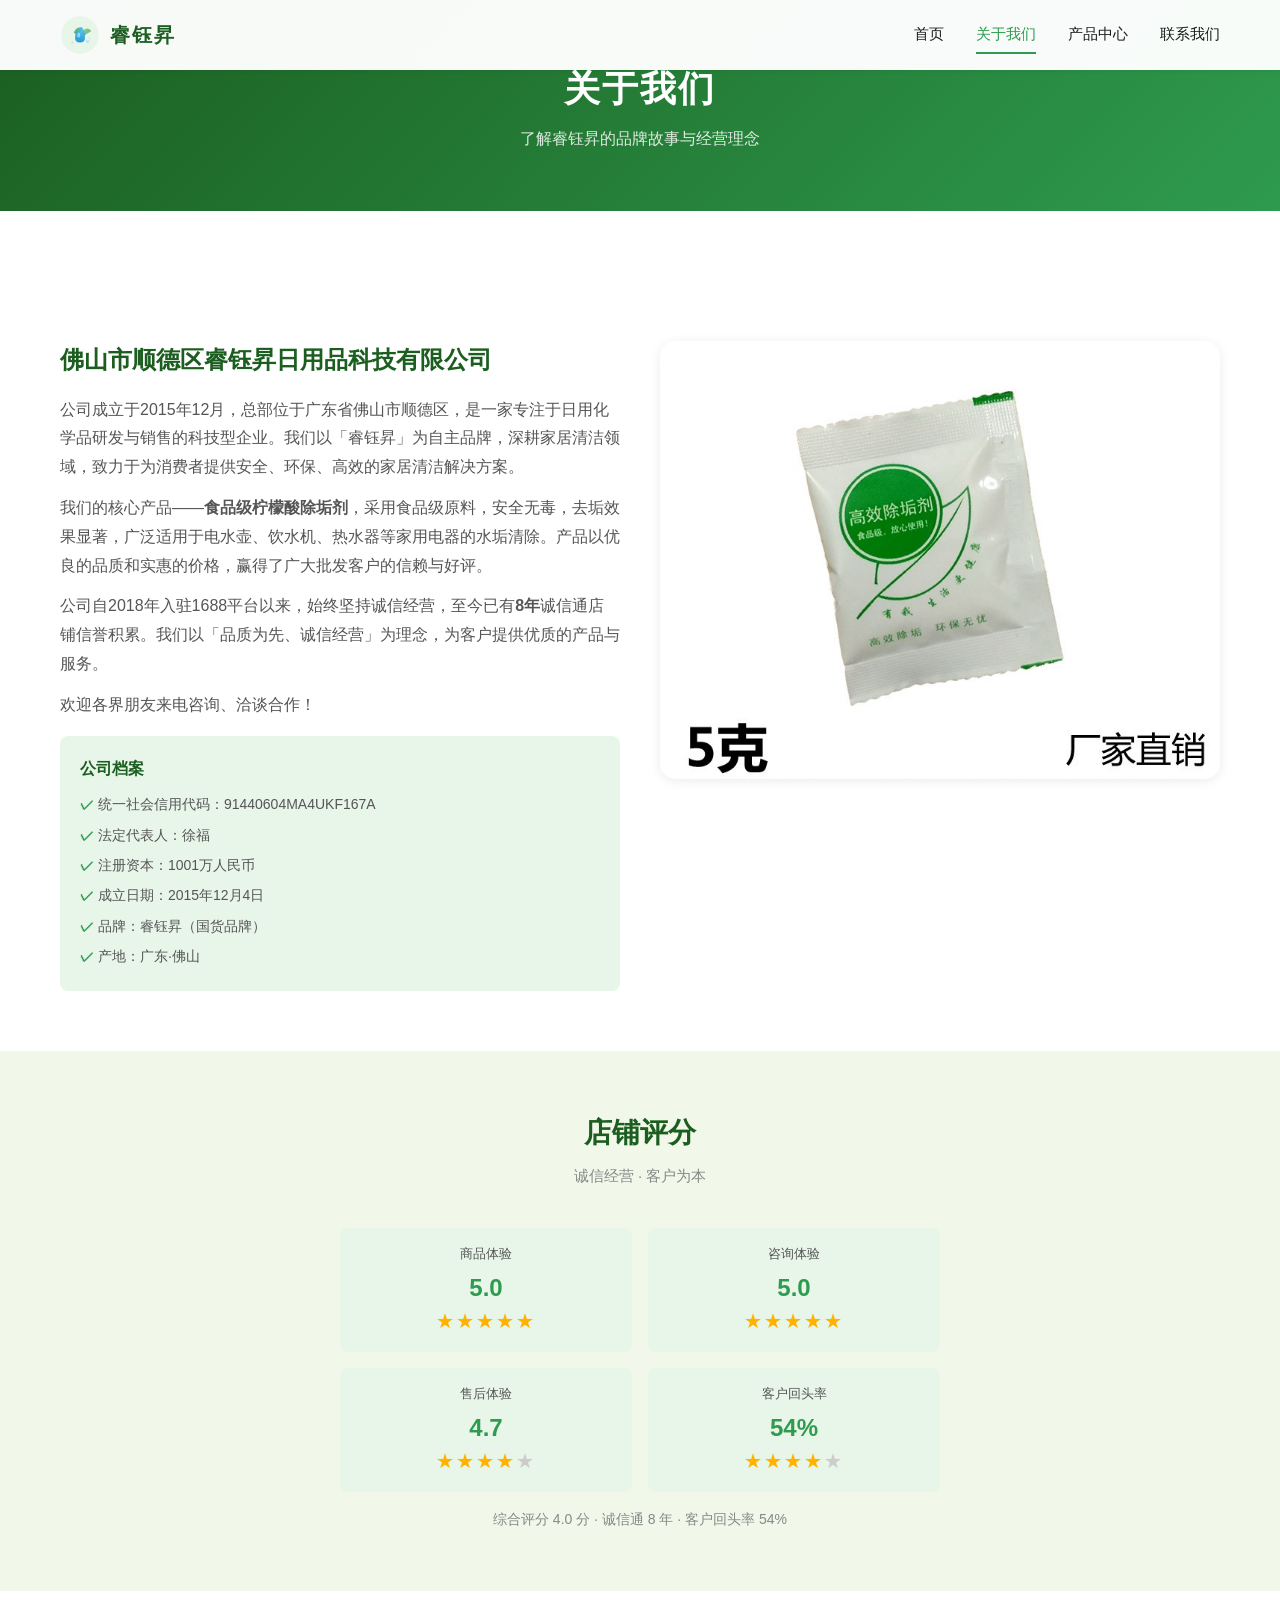
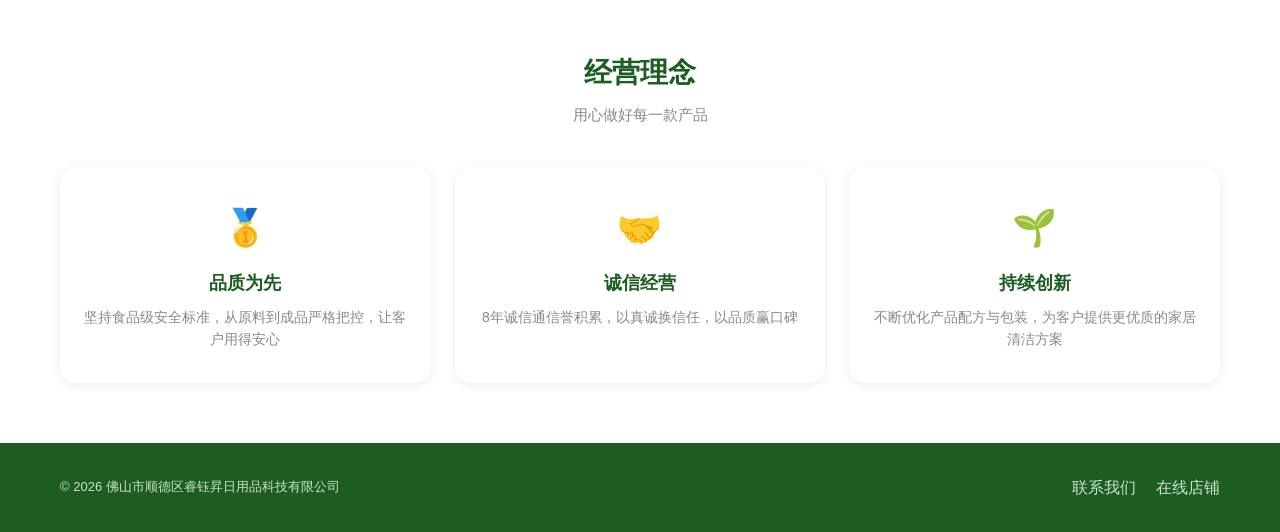
==== about.html @ abbb0d39 "重构目录结构：website/文件移至项目根目录，添加.gitignore" ====
<!DOCTYPE html>
<html lang="zh-CN">
<head>
  <meta charset="UTF-8">
  <meta name="viewport" content="width=device-width, initial-scale=1.0">
  <title>关于我们 - 睿钰昇 | 佛山市顺德区睿钰昇日用品科技有限公司</title>
  <meta name="description" content="睿钰昇日用品科技，专注食品级柠檬酸除垢剂研发销售，诚信通8年老店，商品体验评分5.0。">
  <link rel="icon" href="images/logo-icon.svg" type="image/svg+xml">
  <link rel="stylesheet" href="css/style.css">
</head>
<body>

  <!-- ===== 导航栏 ===== -->
  <header class="header">
    <div class="container">
      <a href="index.html" class="logo">
        <img src="images/logo-icon.svg" alt="睿钰昇">
        <span class="logo-text">睿钰昇</span>
      </a>
      <button class="nav-toggle" aria-label="菜单">
        <span></span><span></span><span></span>
      </button>
      <nav class="nav">
        <a href="index.html">首页</a>
        <a href="about.html">关于我们</a>
        <a href="products.html">产品中心</a>
        <a href="contact.html">联系我们</a>
      </nav>
    </div>
  </header>

  <!-- ===== 页面横幅 ===== -->
  <section class="page-banner">
    <div class="container">
      <h1>关于我们</h1>
      <p>了解睿钰昇的品牌故事与经营理念</p>
    </div>
  </section>

  <!-- ===== 公司介绍 ===== -->
  <main class="main">
    <section class="page-section">
      <div class="container">
        <div class="about-content">
          <div class="about-text">
            <h2>佛山市顺德区睿钰昇日用品科技有限公司</h2>
            <p>公司成立于2015年12月，总部位于广东省佛山市顺德区，是一家专注于日用化学品研发与销售的科技型企业。我们以「睿钰昇」为自主品牌，深耕家居清洁领域，致力于为消费者提供安全、环保、高效的家居清洁解决方案。</p>
            <p>我们的核心产品——<strong>食品级柠檬酸除垢剂</strong>，采用食品级原料，安全无毒，去垢效果显著，广泛适用于电水壶、饮水机、热水器等家用电器的水垢清除。产品以优良的品质和实惠的价格，赢得了广大批发客户的信赖与好评。</p>
            <p>公司自2018年入驻1688平台以来，始终坚持诚信经营，至今已有<strong>8年</strong>诚信通店铺信誉积累。我们以「品质为先、诚信经营」为理念，为客户提供优质的产品与服务。</p>
            <p>欢迎各界朋友来电咨询、洽谈合作！</p>

            <div class="highlight">
              <h4>公司档案</h4>
              <ul>
                <li>统一社会信用代码：91440604MA4UKF167A</li>
                <li>法定代表人：徐福</li>
                <li>注册资本：1001万人民币</li>
                <li>成立日期：2015年12月4日</li>
                <li>品牌：睿钰昇（国货品牌）</li>
                <li>产地：广东·佛山</li>
              </ul>
            </div>
          </div>
          <div class="about-image">
            <img src="images/product01_main.jpg" alt="睿钰昇产品展示">
          </div>
        </div>
      </div>
    </section>

    <!-- ===== 店铺评分 ===== -->
    <section class="page-section section-light">
      <div class="container">
        <div class="page-section-title">
          <h2>店铺评分</h2>
          <p>诚信经营 · 客户为本</p>
        </div>
        <div style="max-width:600px;margin:0 auto">
          <div class="scores-grid">
            <div class="score-item">
              <p class="score-name">商品体验</p>
              <p class="score-value">5.0</p>
              <div class="stars">★★★★★</div>
            </div>
            <div class="score-item">
              <p class="score-name">咨询体验</p>
              <p class="score-value">5.0</p>
              <div class="stars">★★★★★</div>
            </div>
            <div class="score-item">
              <p class="score-name">售后体验</p>
              <p class="score-value">4.7</p>
              <div class="stars">★★★★<span style="color:#ccc">★</span></div>
            </div>
            <div class="score-item">
              <p class="score-name">客户回头率</p>
              <p class="score-value">54%</p>
              <div class="stars">★★★★<span style="color:#ccc">★</span></div>
            </div>
          </div>
          <p style="text-align:center;color:var(--text-light);margin-top:16px;font-size:14px">
            综合评分 4.0 分 · 诚信通 8 年 · 客户回头率 54%
          </p>
        </div>
      </div>
    </section>

    <!-- ===== 品牌理念 ===== -->
    <section class="page-section">
      <div class="container">
        <div class="page-section-title">
          <h2>经营理念</h2>
          <p>用心做好每一款产品</p>
        </div>
        <div class="features" style="margin-top:0">
          <div class="feature-card">
            <div class="icon">🥇</div>
            <h3>品质为先</h3>
            <p>坚持食品级安全标准，从原料到成品严格把控，让客户用得安心</p>
          </div>
          <div class="feature-card">
            <div class="icon">🤝</div>
            <h3>诚信经营</h3>
            <p>8年诚信通信誉积累，以真诚换信任，以品质赢口碑</p>
          </div>
          <div class="feature-card">
            <div class="icon">🌱</div>
            <h3>持续创新</h3>
            <p>不断优化产品配方与包装，为客户提供更优质的家居清洁方案</p>
          </div>
        </div>
      </div>
    </section>
  </main>

  <!-- ===== 页脚 ===== -->
  <footer class="footer">
    <div class="container">
      <div class="copyright">&copy; 2026 佛山市顺德区睿钰昇日用品科技有限公司</div>
      <div class="footer-links">
        <a href="contact.html">联系我们</a>
        <a href="https://shop20922964w2h44.1688.com/page/index.htm" target="_blank" rel="noopener">在线店铺</a>
      </div>
    </div>
  </footer>

  <script src="js/main.js"></script>
</body>
</html>
---- css/style.css ----
/* ===== 睿钰昇品牌官网 - 全局样式 ===== */

:root {
  --primary: #1B5E20;
  --primary-light: #2E9B4E;
  --primary-lighter: #66BB6A;
  --primary-subtle: #E8F5E9;
  --primary-bg: #F1F8E9;
  --accent-blue: #0288D1;
  --accent-blue-light: #4FC3F7;
  --text-dark: #1B1B1B;
  --text-gray: #555;
  --text-light: #888;
  --bg-white: #FFFFFF;
  --bg-gray: #F5F5F5;
  --border: #E0E0E0;
  --shadow: 0 2px 12px rgba(0,0,0,0.08);
  --shadow-lg: 0 4px 24px rgba(0,0,0,0.12);
  --radius: 8px;
  --radius-lg: 16px;
  --nav-height: 70px;
  --max-width: 1200px;
}

* {
  margin: 0;
  padding: 0;
  box-sizing: border-box;
}

html {
  scroll-behavior: smooth;
}

body {
  font-family: 'Microsoft YaHei', 'PingFang SC', 'Noto Sans SC', -apple-system, sans-serif;
  color: var(--text-dark);
  line-height: 1.6;
  background: var(--bg-white);
  -webkit-font-smoothing: antialiased;
}

a {
  text-decoration: none;
  color: inherit;
}

img {
  max-width: 100%;
  height: auto;
  display: block;
}

.container {
  max-width: var(--max-width);
  margin: 0 auto;
  padding: 0 20px;
}

/* ===== 导航栏 ===== */
.header {
  position: fixed;
  top: 0;
  left: 0;
  right: 0;
  z-index: 1000;
  background: rgba(255,255,255,0.97);
  backdrop-filter: blur(10px);
  -webkit-backdrop-filter: blur(10px);
  box-shadow: 0 1px 4px rgba(0,0,0,0.06);
  height: var(--nav-height);
}

.header .container {
  display: flex;
  align-items: center;
  justify-content: space-between;
  height: 100%;
}

.logo {
  display: flex;
  align-items: center;
  gap: 10px;
  flex-shrink: 0;
}

.logo img {
  height: 40px;
  width: auto;
}

.logo-text {
  font-size: 20px;
  font-weight: 700;
  color: var(--primary);
  letter-spacing: 2px;
  white-space: nowrap;
}

.nav-toggle {
  display: none;
  flex-direction: column;
  gap: 5px;
  background: none;
  border: none;
  cursor: pointer;
  padding: 8px;
  z-index: 1001;
}

.nav-toggle span {
  display: block;
  width: 24px;
  height: 2px;
  background: var(--primary);
  border-radius: 2px;
  transition: all 0.3s;
}

.nav-toggle.active span:nth-child(1) {
  transform: rotate(45deg) translate(5px,5px);
}
.nav-toggle.active span:nth-child(2) {
  opacity: 0;
}
.nav-toggle.active span:nth-child(3) {
  transform: rotate(-45deg) translate(5px,-5px);
}

.nav {
  display: flex;
  align-items: center;
  gap: 32px;
}

.nav a {
  font-size: 15px;
  color: var(--text-dark);
  padding: 6px 0;
  border-bottom: 2px solid transparent;
  transition: all 0.3s;
  white-space: nowrap;
}

.nav a:hover,
.nav a.active {
  color: var(--primary-light);
  border-bottom-color: var(--primary-light);
}

/* ===== 页面主体 ===== */
.main {
  padding-top: var(--nav-height);
  min-height: 80vh;
}

/* ===== 页面横幅 ===== */
.page-banner {
  background: linear-gradient(135deg, var(--primary) 0%, var(--primary-light) 100%);
  padding: 60px 0;
  text-align: center;
  color: white;
}

.page-banner h1 {
  font-size: 36px;
  font-weight: 700;
  margin-bottom: 8px;
  letter-spacing: 2px;
}

.page-banner p {
  font-size: 16px;
  opacity: 0.85;
}

.page-section {
  padding: 60px 0;
}

.page-section-title {
  text-align: center;
  margin-bottom: 40px;
}

.page-section-title h2 {
  font-size: 28px;
  color: var(--primary);
  margin-bottom: 8px;
}

.page-section-title p {
  color: var(--text-light);
  font-size: 15px;
}

/* ===== Hero ===== */
.hero {
  background: linear-gradient(135deg, var(--primary) 0%, #0D3B12 50%, var(--primary-light) 100%);
  min-height: 85vh;
  display: flex;
  align-items: center;
  text-align: center;
  color: white;
  position: relative;
  overflow: hidden;
}

.hero::before {
  content: '';
  position: absolute;
  top: -50%;
  left: -50%;
  width: 200%;
  height: 200%;
  background: radial-gradient(circle at 30% 50%, rgba(102,187,106,0.08) 0%, transparent 50%);
}

.hero .container {
  position: relative;
  z-index: 1;
}

.hero-logo {
  margin-bottom: 20px;
}

.hero-logo img {
  height: 64px;
  margin: 0 auto;
}

.hero h1 {
  font-size: 48px;
  font-weight: 700;
  letter-spacing: 6px;
  margin-bottom: 12px;
}

.hero .subtitle {
  font-size: 20px;
  opacity: 0.9;
  margin-bottom: 8px;
  letter-spacing: 3px;
}

.hero .slogan {
  font-size: 18px;
  color: var(--primary-lighter);
  letter-spacing: 4px;
  margin-bottom: 32px;
}

.hero .btn-group {
  display: flex;
  gap: 16px;
  justify-content: center;
  flex-wrap: wrap;
}

.btn {
  display: inline-block;
  padding: 12px 32px;
  border-radius: 50px;
  font-size: 15px;
  font-weight: 600;
  cursor: pointer;
  transition: all 0.3s;
  border: none;
  letter-spacing: 1px;
}

.btn-primary {
  background: white;
  color: var(--primary);
}

.btn-primary:hover {
  background: var(--primary-lighter);
  color: white;
  transform: translateY(-2px);
  box-shadow: 0 4px 16px rgba(255,255,255,0.3);
}

.btn-outline {
  background: transparent;
  color: white;
  border: 2px solid rgba(255,255,255,0.5);
}

.btn-outline:hover {
  border-color: white;
  background: rgba(255,255,255,0.1);
  transform: translateY(-2px);
}

/* ===== 首页特色卡片 ===== */
.features {
  display: grid;
  grid-template-columns: repeat(3, 1fr);
  gap: 24px;
  margin-top: -60px;
  position: relative;
  z-index: 2;
}

.feature-card {
  background: white;
  border-radius: var(--radius-lg);
  padding: 32px 24px;
  text-align: center;
  box-shadow: var(--shadow);
  transition: all 0.3s;
}

.feature-card:hover {
  transform: translateY(-4px);
  box-shadow: var(--shadow-lg);
}

.feature-card .icon {
  font-size: 36px;
  margin-bottom: 12px;
}

.feature-card h3 {
  font-size: 18px;
  color: var(--primary);
  margin-bottom: 8px;
}

.feature-card p {
  font-size: 14px;
  color: var(--text-light);
}

/* ===== 产品卡片网格 ===== */
.product-grid {
  display: grid;
  grid-template-columns: repeat(2, 1fr);
  gap: 30px;
}

.product-card {
  background: white;
  border-radius: var(--radius-lg);
  overflow: hidden;
  box-shadow: var(--shadow);
  transition: all 0.3s;
}

.product-card:hover {
  transform: translateY(-4px);
  box-shadow: var(--shadow-lg);
}

.product-card .img-wrap {
  aspect-ratio: 32 / 25;
  overflow: hidden;
  background: var(--bg-gray);
}

.product-card .img-wrap img {
  width: 100%;
  height: 100%;
  object-fit: cover;
  transition: transform 0.5s;
}

.product-card:hover .img-wrap img {
  transform: scale(1.05);
}

.product-card .info {
  padding: 20px;
}

.product-card .info h3 {
  font-size: 16px;
  color: var(--text-dark);
  margin-bottom: 6px;
  display: -webkit-box;
  -webkit-line-clamp: 2;
  -webkit-box-orient: vertical;
  overflow: hidden;
}

.product-card .info .spec {
  font-size: 13px;
  color: var(--text-light);
  margin-bottom: 10px;
}

.product-card .info .price {
  font-size: 20px;
  font-weight: 700;
  color: var(--primary-light);
  margin-bottom: 4px;
}

.product-card .info .price small {
  font-size: 13px;
  font-weight: 400;
  color: var(--text-light);
}

.product-card .info .sold {
  font-size: 13px;
  color: var(--text-light);
}

/* ===== 首页产品区 ===== */
.section-light {
  background: var(--primary-bg);
}

.section-white {
  background: white;
}

/* ===== 数据统计 ===== */
.stats {
  display: grid;
  grid-template-columns: repeat(4, 1fr);
  gap: 20px;
  text-align: center;
}

.stat-item .num {
  font-size: 36px;
  font-weight: 700;
  color: var(--primary-light);
}

.stat-item .label {
  font-size: 14px;
  color: var(--text-light);
  margin-top: 4px;
}

/* ===== 关于页面 ===== */
.about-content {
  display: grid;
  grid-template-columns: 1fr 1fr;
  gap: 40px;
  align-items: start;
}

.about-text h2 {
  font-size: 24px;
  color: var(--primary);
  margin-bottom: 16px;
}

.about-text p {
  color: var(--text-gray);
  margin-bottom: 12px;
  line-height: 1.8;
}

.about-text .highlight {
  background: var(--primary-subtle);
  padding: 20px;
  border-radius: var(--radius);
  margin-top: 16px;
}

.about-text .highlight h4 {
  color: var(--primary);
  margin-bottom: 8px;
}

.about-text .highlight ul {
  list-style: none;
  padding: 0;
}

.about-text .highlight li {
  padding: 4px 0;
  color: var(--text-gray);
  font-size: 14px;
}

.about-text .highlight li::before {
  content: '✓ ';
  color: var(--primary-light);
  font-weight: 700;
}

.about-image img {
  width: 100%;
  border-radius: var(--radius-lg);
  box-shadow: var(--shadow);
}

/* ===== 评分展示 ===== */
.scores-grid {
  display: grid;
  grid-template-columns: repeat(2, 1fr);
  gap: 16px;
  margin-top: 20px;
}

.score-item {
  background: var(--primary-subtle);
  padding: 16px;
  border-radius: var(--radius);
  text-align: center;
}

.score-item .score-name {
  font-size: 13px;
  color: var(--text-gray);
  margin-bottom: 4px;
}

.score-item .score-value {
  font-size: 24px;
  font-weight: 700;
  color: var(--primary-light);
}

.stars {
  color: #FFB300;
  font-size: 18px;
  letter-spacing: 2px;
}

/* ===== 产品详情 ===== */
.product-detail {
  display: grid;
  grid-template-columns: 1fr 1fr;
  gap: 40px;
  margin-bottom: 60px;
  padding: 30px;
  background: white;
  border-radius: var(--radius-lg);
  box-shadow: var(--shadow);
}

.product-detail:last-child {
  margin-bottom: 0;
}

.product-gallery {
  display: flex;
  flex-direction: column;
  gap: 12px;
}

.product-gallery .main-img {
  width: 100%;
  aspect-ratio: 32 / 25;
  object-fit: cover;
  border-radius: var(--radius);
  background: var(--bg-gray);
}

.product-gallery .thumb-list {
  display: grid;
  grid-template-columns: repeat(5, 1fr);
  gap: 8px;
}

.product-gallery .thumb-list img {
  aspect-ratio: 1;
  object-fit: cover;
  border-radius: 4px;
  cursor: pointer;
  border: 2px solid transparent;
  transition: all 0.3s;
}

.product-gallery .thumb-list img:hover,
.product-gallery .thumb-list img.active {
  border-color: var(--primary-light);
}

.product-info-detail h2 {
  font-size: 22px;
  color: var(--text-dark);
  margin-bottom: 8px;
}

.product-info-detail .meta {
  color: var(--text-light);
  font-size: 14px;
  margin-bottom: 16px;
}

.price-table {
  width: 100%;
  border-collapse: collapse;
  margin: 16px 0;
  border-radius: var(--radius);
  overflow: hidden;
}

.price-table th {
  background: var(--primary);
  color: white;
  padding: 10px 16px;
  font-size: 14px;
  text-align: center;
}

.price-table td {
  padding: 10px 16px;
  text-align: center;
  font-size: 14px;
  border-bottom: 1px solid var(--border);
}

.price-table tr:nth-child(even) td {
  background: var(--primary-bg);
}

.price-table .price-num {
  font-weight: 700;
  color: var(--primary-light);
  font-size: 18px;
}

.product-params {
  list-style: none;
  display: grid;
  grid-template-columns: 1fr 1fr;
  gap: 8px;
  margin: 16px 0;
}

.product-params li {
  font-size: 14px;
  color: var(--text-gray);
  padding: 6px 0;
  border-bottom: 1px dashed var(--border);
}

.product-params li strong {
  color: var(--text-dark);
}

/* ===== 联系方式 ===== */
.contact-grid {
  display: grid;
  grid-template-columns: 1fr 1fr;
  gap: 40px;
}

.contact-info h3 {
  font-size: 20px;
  color: var(--primary);
  margin-bottom: 20px;
}

.contact-item {
  display: flex;
  gap: 16px;
  margin-bottom: 20px;
  align-items: flex-start;
}

.contact-item .ci-icon {
  width: 40px;
  height: 40px;
  background: var(--primary-subtle);
  border-radius: 50%;
  display: flex;
  align-items: center;
  justify-content: center;
  font-size: 18px;
  flex-shrink: 0;
}

.contact-item .ci-text {
  font-size: 15px;
  color: var(--text-dark);
  line-height: 1.5;
}

.contact-item .ci-text small {
  display: block;
  font-size: 13px;
  color: var(--text-light);
}

.contact-map {
  border-radius: var(--radius-lg);
  overflow: hidden;
  box-shadow: var(--shadow);
  min-height: 350px;
  background: var(--bg-gray);
}

.contact-map iframe {
  width: 100%;
  height: 100%;
  min-height: 350px;
  border: none;
}

.btn-whatsapp {
  display: inline-flex;
  align-items: center;
  gap: 8px;
  background: var(--primary-light);
  color: white;
  padding: 12px 24px;
  border-radius: 50px;
  font-size: 16px;
  font-weight: 600;
  cursor: pointer;
  border: none;
  transition: all 0.3s;
}

.btn-whatsapp:hover {
  background: var(--primary);
  transform: translateY(-2px);
  box-shadow: 0 4px 16px rgba(46,155,78,0.3);
}

/* ===== 页脚 ===== */
.footer {
  background: var(--primary);
  color: rgba(255,255,255,0.8);
  padding: 32px 0;
  margin-top: 0;
}

.footer .container {
  display: flex;
  justify-content: space-between;
  align-items: center;
  flex-wrap: wrap;
  gap: 16px;
}

.footer a {
  color: rgba(255,255,255,0.8);
}

.footer a:hover {
  color: white;
}

.footer-links {
  display: flex;
  gap: 20px;
}

.footer .copyright {
  font-size: 13px;
}

/* ===== 响应式 ===== */

/* 平板 */
@media (max-width: 1024px) {
  .hero h1 { font-size: 36px; }
  .features { grid-template-columns: repeat(3, 1fr); gap: 16px; }
}

/* 手机 */
@media (max-width: 768px) {
  :root { --nav-height: 60px; }

  .nav-toggle { display: flex; }
  .nav {
    display: none;
    position: fixed;
    top: 0;
    left: 0;
    right: 0;
    bottom: 0;
    background: rgba(255,255,255,0.98);
    flex-direction: column;
    justify-content: center;
    gap: 24px;
    z-index: 999;
  }
  .nav.open { display: flex; }
  .nav a { font-size: 18px; }

  .hero { min-height: 70vh; }
  .hero h1 { font-size: 28px; letter-spacing: 4px; }
  .hero .subtitle { font-size: 16px; }
  .hero .slogan { font-size: 14px; }

  .features { grid-template-columns: 1fr; margin-top: -40px; }
  .feature-card { padding: 24px 16px; }

  .product-grid { grid-template-columns: 1fr; }

  .stats { grid-template-columns: repeat(2, 1fr); gap: 16px; }
  .stat-item .num { font-size: 28px; }

  .about-content { grid-template-columns: 1fr; }
  .about-image { order: -1; }

  .product-detail { grid-template-columns: 1fr; padding: 16px; }
  .product-params { grid-template-columns: 1fr; }

  .contact-grid { grid-template-columns: 1fr; }

  .page-banner { padding: 40px 0; }
  .page-banner h1 { font-size: 24px; }
  .page-section { padding: 40px 0; }
  .page-section-title h2 { font-size: 22px; }

  .footer .container { flex-direction: column; text-align: center; }

  .btn { padding: 10px 24px; font-size: 14px; }

  .product-gallery .thumb-list { grid-template-columns: repeat(5, 1fr); }

  .logo-text { font-size: 16px; letter-spacing: 1px; }
  .logo img { height: 32px; }

  .contact-map { min-height: 250px; }
  .contact-map iframe { min-height: 250px; }
}

/* 小屏手机 */
@media (max-width: 480px) {
  .hero h1 { font-size: 22px; letter-spacing: 2px; }
  .hero .subtitle { font-size: 14px; }
  .hero .slogan { font-size: 12px; letter-spacing: 2px; }
  .stats { grid-template-columns: repeat(2, 1fr); }
}
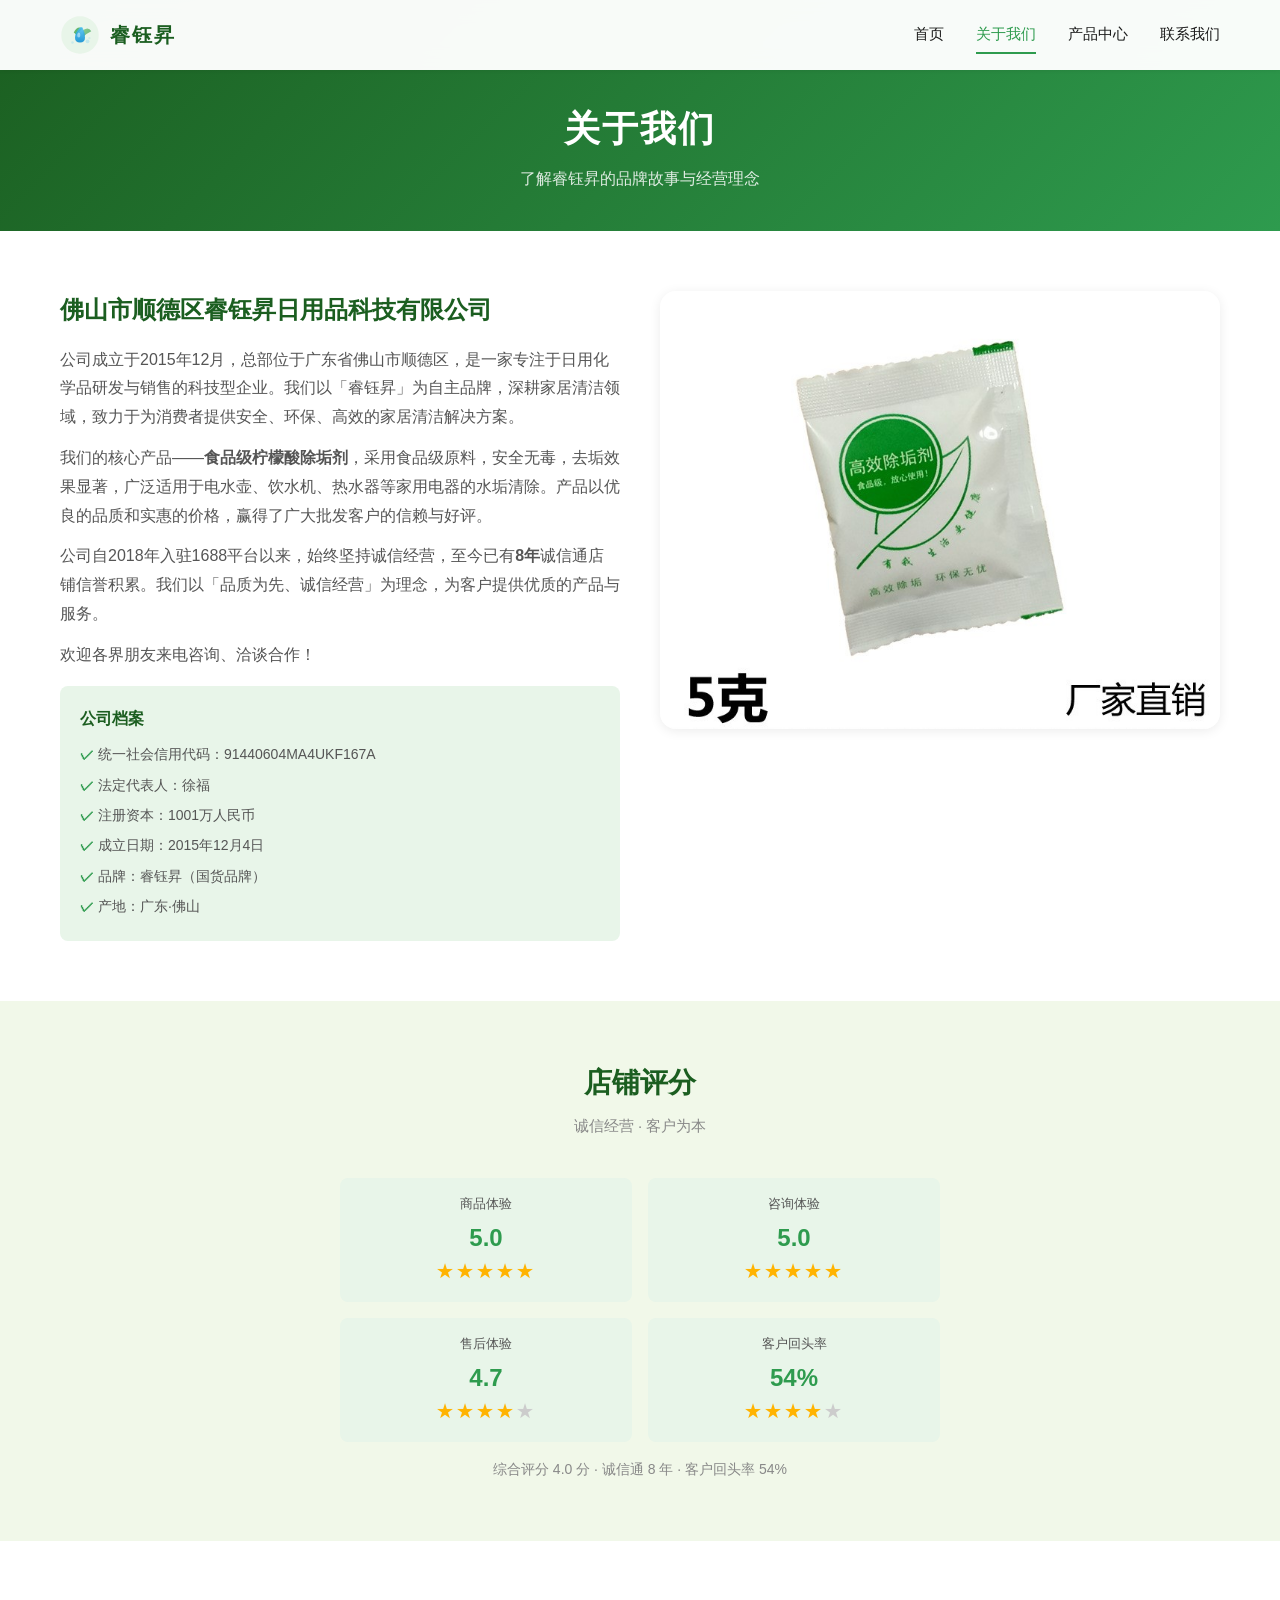
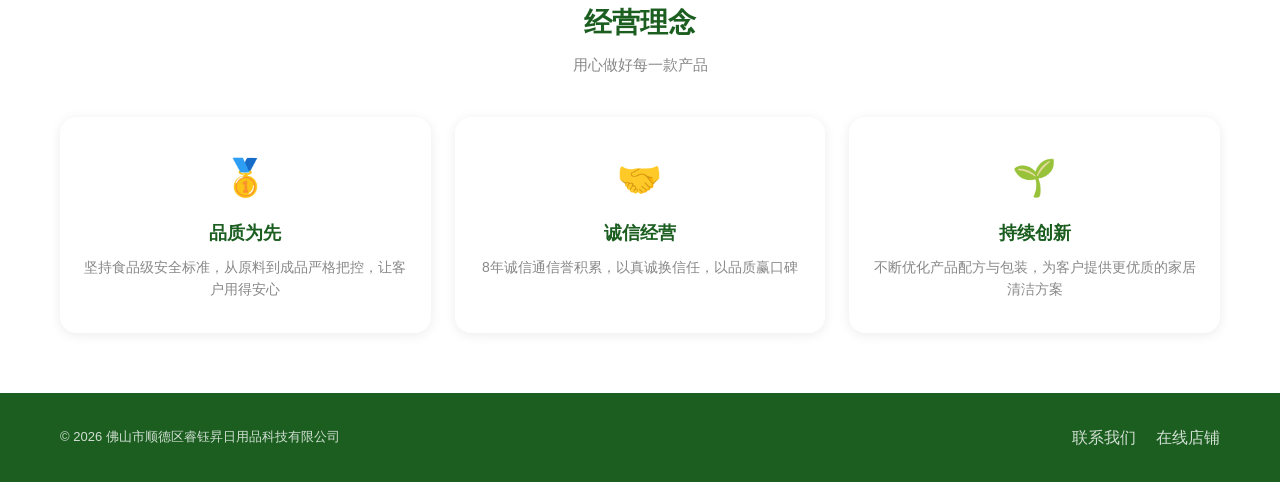
==== commit dfe74208: "修复页面横幅被固定导航栏遮挡及横幅与内容间的白色间隙" ====
--- a/about.html
+++ b/about.html
@@ -38,7 +38,7 @@
   </section>
 
   <!-- ===== 公司介绍 ===== -->
-  <main class="main">
+  <main class="main no-gap">
     <section class="page-section">
       <div class="container">
         <div class="about-content">
--- a/css/style.css
+++ b/css/style.css
@@ -155,10 +155,14 @@
   min-height: 80vh;
 }
 
+.main.no-gap {
+  padding-top: 0;
+}
+
 /* ===== 页面横幅 ===== */
 .page-banner {
   background: linear-gradient(135deg, var(--primary) 0%, var(--primary-light) 100%);
-  padding: 60px 0;
+  padding: calc(var(--nav-height) + 30px) 0 40px 0;
   text-align: center;
   color: white;
 }
@@ -589,10 +593,24 @@
   margin-bottom: 16px;
 }
 
+.price-table-wrapper {
+  overflow-x: auto;
+  -webkit-overflow-scrolling: touch;
+  margin: 16px 0;
+}
+
+.price-table-wrapper::-webkit-scrollbar {
+  height: 4px;
+}
+
+.price-table-wrapper::-webkit-scrollbar-thumb {
+  background: var(--border);
+  border-radius: 2px;
+}
+
 .price-table {
   width: 100%;
   border-collapse: collapse;
-  margin: 16px 0;
   border-radius: var(--radius);
   overflow: hidden;
 }
@@ -762,9 +780,11 @@
   .features { grid-template-columns: repeat(3, 1fr); gap: 16px; }
 }
 
-/* 手机 */
+/* 手机 - 大屏 */
 @media (max-width: 768px) {
-  :root { --nav-height: 60px; }
+  :root { --nav-height: 56px; }
+
+  .container { padding: 0 16px; }
 
   .nav-toggle { display: flex; }
   .nav {
@@ -777,55 +797,128 @@
     background: rgba(255,255,255,0.98);
     flex-direction: column;
     justify-content: center;
-    gap: 24px;
+    align-items: center;
+    gap: 28px;
     z-index: 999;
   }
   .nav.open { display: flex; }
-  .nav a { font-size: 18px; }
-
-  .hero { min-height: 70vh; }
-  .hero h1 { font-size: 28px; letter-spacing: 4px; }
-  .hero .subtitle { font-size: 16px; }
-  .hero .slogan { font-size: 14px; }
-
-  .features { grid-template-columns: 1fr; margin-top: -40px; }
-  .feature-card { padding: 24px 16px; }
-
-  .product-grid { grid-template-columns: 1fr; }
+  .nav a { font-size: 18px; padding: 8px 0; }
+
+  .hero {
+    min-height: 60vh;
+    padding: 20px 0;
+  }
+  .hero-logo { margin-bottom: 12px; }
+  .hero-logo img { height: 48px; }
+  .hero h1 { font-size: 26px; letter-spacing: 3px; margin-bottom: 8px; }
+  .hero .subtitle { font-size: 15px; letter-spacing: 2px; }
+  .hero .slogan { font-size: 13px; letter-spacing: 3px; margin-bottom: 24px; }
+
+  .features {
+    grid-template-columns: 1fr;
+    margin-top: -30px;
+    gap: 16px;
+  }
+  .feature-card { padding: 20px 16px; }
+
+  .product-grid { grid-template-columns: 1fr; gap: 20px; }
+  .product-card .info { padding: 16px; }
+  .product-card .info h3 { font-size: 15px; }
+  .product-card .info .price { font-size: 18px; }
 
   .stats { grid-template-columns: repeat(2, 1fr); gap: 16px; }
-  .stat-item .num { font-size: 28px; }
-
-  .about-content { grid-template-columns: 1fr; }
+  .stat-item { padding: 8px 0; }
+  .stat-item .num { font-size: 26px; }
+  .stat-item .label { font-size: 13px; }
+
+  .about-content { grid-template-columns: 1fr; gap: 24px; }
   .about-image { order: -1; }
-
-  .product-detail { grid-template-columns: 1fr; padding: 16px; }
+  .about-text h2 { font-size: 20px; }
+
+  .scores-grid { gap: 12px; }
+  .score-item { padding: 12px; }
+  .score-item .score-value { font-size: 20px; }
+
+  .product-detail { grid-template-columns: 1fr; padding: 16px; gap: 20px; }
+  .product-info-detail h2 { font-size: 18px; }
   .product-params { grid-template-columns: 1fr; }
 
-  .contact-grid { grid-template-columns: 1fr; }
-
-  .page-banner { padding: 40px 0; }
-  .page-banner h1 { font-size: 24px; }
-  .page-section { padding: 40px 0; }
-  .page-section-title h2 { font-size: 22px; }
-
-  .footer .container { flex-direction: column; text-align: center; }
+  .price-table-wrapper { overflow-x: auto; -webkit-overflow-scrolling: touch; margin: 12px -8px 16px; padding: 0 8px; }
+  .price-table { min-width: 300px; }
+  .price-table th,
+  .price-table td { padding: 8px 12px; font-size: 13px; }
+
+  .contact-grid { grid-template-columns: 1fr; gap: 24px; }
+
+  .page-banner { padding: calc(var(--nav-height) + 20px) 0 24px 0; }
+  .page-banner h1 { font-size: 22px; }
+  .page-banner p { font-size: 14px; }
+  .page-section { padding: 32px 0; }
+  .page-section-title { margin-bottom: 24px; }
+  .page-section-title h2 { font-size: 20px; }
+  .page-section-title p { font-size: 14px; }
+
+  .footer .container { flex-direction: column; text-align: center; gap: 12px; }
+  .footer .copyright { font-size: 12px; }
+  .footer-links { gap: 16px; }
 
   .btn { padding: 10px 24px; font-size: 14px; }
 
-  .product-gallery .thumb-list { grid-template-columns: repeat(5, 1fr); }
+  .product-gallery .thumb-list { grid-template-columns: repeat(5, 1fr); gap: 6px; }
 
   .logo-text { font-size: 16px; letter-spacing: 1px; }
-  .logo img { height: 32px; }
-
-  .contact-map { min-height: 250px; }
-  .contact-map iframe { min-height: 250px; }
-}
-
-/* 小屏手机 */
+  .logo img { height: 30px; }
+
+  .contact-map { min-height: 220px; }
+  .contact-map iframe { min-height: 220px; }
+
+  .btn-whatsapp { padding: 12px 20px; font-size: 15px; width: 100%; justify-content: center; }
+}
+
+/* 手机 - 小屏 */
 @media (max-width: 480px) {
+  :root { --nav-height: 52px; }
+
+  .container { padding: 0 12px; }
+
+  .hero { min-height: 56vh; }
   .hero h1 { font-size: 22px; letter-spacing: 2px; }
   .hero .subtitle { font-size: 14px; }
   .hero .slogan { font-size: 12px; letter-spacing: 2px; }
-  .stats { grid-template-columns: repeat(2, 1fr); }
-}
+  .hero-logo img { height: 40px; }
+  .hero .btn-group { flex-direction: column; align-items: center; gap: 12px; }
+
+  .stats { gap: 8px; }
+  .stat-item .num { font-size: 22px; }
+
+  .page-banner h1 { font-size: 20px; }
+  .page-banner { padding: calc(var(--nav-height) + 16px) 0 20px 0; }
+  .page-section { padding: 28px 0; }
+
+  .feature-card { padding: 16px 12px; }
+  .feature-card .icon { font-size: 28px; }
+  .feature-card h3 { font-size: 16px; }
+
+  .product-card .info { padding: 12px; }
+  .product-card .info h3 { font-size: 14px; }
+  .product-card .info .spec { font-size: 12px; }
+
+  .scores-grid { grid-template-columns: repeat(2, 1fr); gap: 8px; }
+
+  .btn { padding: 8px 20px; font-size: 13px; }
+
+  .logo-text { font-size: 15px; }
+  .logo img { height: 26px; }
+}
+
+/* 手机 - 超小屏 */
+@media (max-width: 360px) {
+  .hero h1 { font-size: 20px; }
+  .hero .subtitle { font-size: 13px; }
+  .hero-logo img { height: 36px; }
+
+  .stat-item .num { font-size: 20px; }
+  .stat-item .label { font-size: 12px; }
+
+  .page-section-title h2 { font-size: 18px; }
+}
